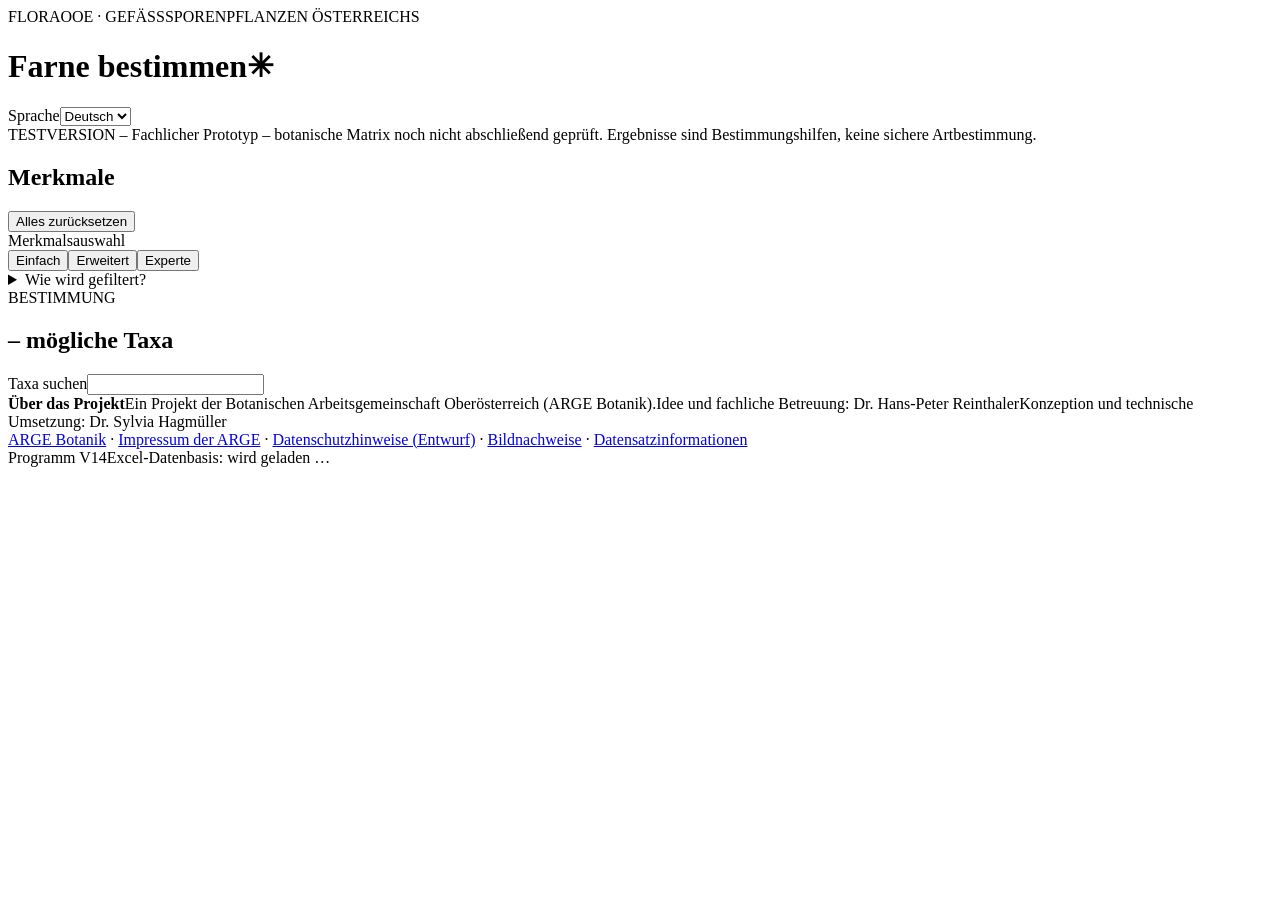
==== index.html @ bd594558 "Add files via upload" ====
<!doctype html>
<html lang="de"><head><meta charset="utf-8"><meta name="viewport" content="width=device-width,initial-scale=1"><title>FloraOOE – Farnschlüssel</title><link rel="stylesheet" href="css/main.css"></head>
<body>
<header><div class="mast"><div><div class="eyebrow" data-i18n="eyebrow">FLORAOOE · GEFÄSSSPORENPFLANZEN ÖSTERREICHS</div><h1><span data-i18n="headline">Farne bestimmen</span><span class="leaf">✳</span></h1></div><div class="header-actions"><label for="language" data-i18n="language">Sprache</label><select id="language"><option value="de">Deutsch</option><option value="en">English</option></select></div></div></header>
<div class="notice" data-i18n="notice">TESTVERSION – Fachlicher Prototyp – botanische Matrix noch nicht abschließend geprüft. Ergebnisse sind Bestimmungshilfen, keine sichere Artbestimmung.</div>
<main><aside class="filters"><div class="panel-title"><h2 data-i18n="characters">Merkmale</h2><div class="filter-toolbar"><span id="filter-count" class="quiet"></span><button id="reset" class="reset-inline" data-i18n="reset">Alles zurücksetzen</button></div></div><div id="suggestion" class="suggestion suggestion-sidebar"></div><div class="character-browser"><div class="character-browser-title" data-i18n="characterPicker">Merkmalsauswahl</div><div id="trait-level" class="trait-tabs" role="group" aria-label="Merkmalsumfang"><button type="button" data-level="simple" class="is-active" aria-pressed="true" data-i18n="levelSimple">Einfach</button><button type="button" data-level="extended" aria-pressed="false" data-i18n="levelExtended">Erweitert</button><button type="button" data-level="expert" aria-pressed="false" data-i18n="levelExpert">Experte</button></div><div id="character-catalog"></div></div><details class="helper"><summary data-i18n="howFiltering">Wie wird gefiltert?</summary><p data-i18n="filterHelp">Verschiedene Merkmale werden mit UND kombiniert, mehrere Zustände innerhalb eines Merkmals mit ODER. Unbekannte Taxonwerte bleiben als mögliche Treffer erhalten.</p></details></aside>
<section class="results"><div class="results-top"><div><div class="eyebrow" data-i18n="identification">BESTIMMUNG</div><h2><span id="count">–</span> <span data-i18n="possibleTaxa">mögliche Taxa</span></h2><p class="muted" id="summary"></p></div><div class="sort"><label for="search" data-i18n="searchLabel">Taxa suchen</label><input id="search" autocomplete="off"></div></div><div id="list" class="taxon-list"></div></section></main>
<dialog id="info-dialog" class="info-dialog"><div class="modal-heading"><h2 id="info-title"></h2><button id="info-close" class="outline" data-i18n="close">Schließen</button></div><p id="info-description"></p><div id="info-illustration"></div></dialog>
<dialog id="details"><div class="modal-heading"><h2 id="detail-name"></h2><button id="close" class="outline" data-i18n="close">Schließen</button></div><div id="detail-body"></div></dialog>
<footer class="project-footer">
  <div class="project-credits"><strong data-i18n="projectTitle">Über das Projekt</strong><span data-i18n="projectOrg">Ein Projekt der Botanischen Arbeitsgemeinschaft Oberösterreich (ARGE Botanik).</span><span data-i18n="projectIdea">Idee und fachliche Betreuung: Dr. Hans-Peter Reinthaler</span><span data-i18n="projectTech">Konzeption und technische Umsetzung: Dr. Sylvia Hagmüller</span></div>
  <div class="project-links"><a href="https://www.argebotanik-ooe.at/" target="_blank" rel="noopener noreferrer" data-i18n="projectWebsite">ARGE Botanik</a> · <a href="https://www.argebotanik-ooe.at/about/" target="_blank" rel="noopener noreferrer" data-i18n="imprint">Impressum der ARGE</a> · <a href="datenschutz.html" data-i18n="privacyDraft">Datenschutzhinweise (Entwurf)</a> · <a href="bildnachweise.html" data-i18n="credits">Bildnachweise</a> · <a href="data/metadata.json" data-i18n="metadata">Datensatzinformationen</a></div>
  <div class="version-info" id="version-info" aria-label="Versionsinformationen"><span id="program-version">Programm V14</span><span id="data-version">Excel-Datenbasis: wird geladen …</span></div>
</footer>
<script type="module" src="js/app.js"></script></body></html>
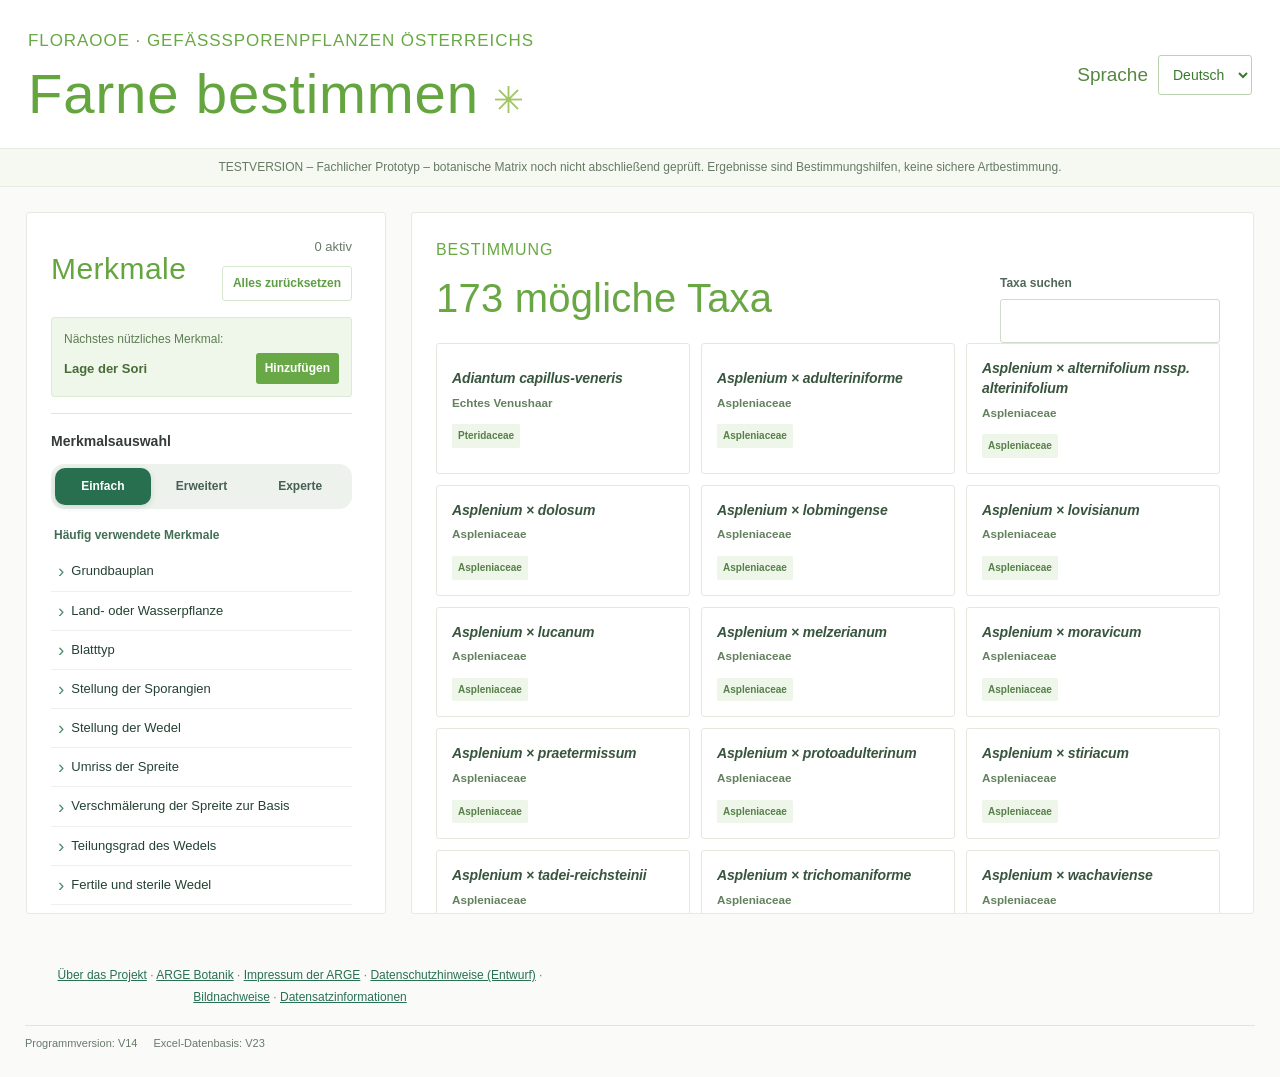
==== commit fe742409: "V15: Move project information to dedicated page" ====
--- a/index.html
+++ b/index.html
@@ -8,8 +8,8 @@
 <dialog id="info-dialog" class="info-dialog"><div class="modal-heading"><h2 id="info-title"></h2><button id="info-close" class="outline" data-i18n="close">Schließen</button></div><p id="info-description"></p><div id="info-illustration"></div></dialog>
 <dialog id="details"><div class="modal-heading"><h2 id="detail-name"></h2><button id="close" class="outline" data-i18n="close">Schließen</button></div><div id="detail-body"></div></dialog>
 <footer class="project-footer">
-  <div class="project-credits"><strong data-i18n="projectTitle">Über das Projekt</strong><span data-i18n="projectOrg">Ein Projekt der Botanischen Arbeitsgemeinschaft Oberösterreich (ARGE Botanik).</span><span data-i18n="projectIdea">Idee und fachliche Betreuung: Dr. Hans-Peter Reinthaler</span><span data-i18n="projectTech">Konzeption und technische Umsetzung: Dr. Sylvia Hagmüller</span></div>
-  <div class="project-links"><a href="https://www.argebotanik-ooe.at/" target="_blank" rel="noopener noreferrer" data-i18n="projectWebsite">ARGE Botanik</a> · <a href="https://www.argebotanik-ooe.at/about/" target="_blank" rel="noopener noreferrer" data-i18n="imprint">Impressum der ARGE</a> · <a href="datenschutz.html" data-i18n="privacyDraft">Datenschutzhinweise (Entwurf)</a> · <a href="bildnachweise.html" data-i18n="credits">Bildnachweise</a> · <a href="data/metadata.json" data-i18n="metadata">Datensatzinformationen</a></div>
-  <div class="version-info" id="version-info" aria-label="Versionsinformationen"><span id="program-version">Programm V14</span><span id="data-version">Excel-Datenbasis: wird geladen …</span></div>
+  
+  <div class="project-links"><a href="projekt.html" data-i18n="projectTitle">Über das Projekt</a> · <a href="https://www.argebotanik-ooe.at/" target="_blank" rel="noopener noreferrer" data-i18n="projectWebsite">ARGE Botanik</a> · <a href="https://www.argebotanik-ooe.at/about/" target="_blank" rel="noopener noreferrer" data-i18n="imprint">Impressum der ARGE</a> · <a href="datenschutz.html" data-i18n="privacyDraft">Datenschutzhinweise (Entwurf)</a> · <a href="bildnachweise.html" data-i18n="credits">Bildnachweise</a> · <a href="data/metadata.json" data-i18n="metadata">Datensatzinformationen</a></div>
+  <div class="version-info" id="version-info" aria-label="Versionsinformationen"><span id="program-version">Programm V15</span><span id="data-version">Excel-Datenbasis: wird geladen …</span></div>
 </footer>
 <script type="module" src="js/app.js"></script></body></html>
--- a/css/main.css
+++ b/css/main.css
@@ -0,0 +1,161 @@
+:root{font-family:Inter,ui-sans-serif,system-ui,-apple-system,Segoe UI,sans-serif;color:#18312a;background:#f5f7f1}*{box-sizing:border-box}body{margin:0}header{background:#163f33;color:#fff}.mast{max-width:1280px;padding:35px 28px;display:flex;justify-content:space-between;gap:22px;margin:auto;align-items:center}.eyebrow{letter-spacing:.14em;font-size:11px;font-weight:800;color:#88b8a0}.mast h1{font-family:Georgia,serif;font-size:clamp(30px,4vw,52px);margin:8px 0}.mast p{color:#d4e5db;margin:0}.leaf{color:#a9cf76;margin-left:14px}.header-actions{display:flex;gap:10px;align-items:center}.header-actions label{font-size:12px}button,select,input{font:inherit}button{cursor:pointer;border:0;background:#337c5d;color:white;border-radius:9px;padding:10px 13px;font-weight:650}.outline{background:transparent;color:inherit;border:1px solid #a4c5b5}header select{background:#fff}select,input{padding:10px;border-radius:8px;border:1px solid #c9d6ce;background:white;width:100%;min-width:0}.notice{background:#fff1d4;color:#67512f;text-align:center;padding:9px 12px;font-size:13px;border-bottom:1px solid #ead8ab}main{max-width:1280px;margin:0 auto;display:grid;grid-template-columns:minmax(290px,355px) 1fr;gap:24px;padding:26px}.filters,.results{background:#fff;border:1px solid #e1e9e0;border-radius:16px;padding:23px;align-self:start;box-shadow:0 6px 18px #1c473309}h2{font-size:21px;margin:0}.panel-title,.results-top,.modal-heading{display:flex;align-items:center;justify-content:space-between;gap:14px}.muted,.quiet{font-size:13px;color:#64766b;line-height:1.5}.filter{border:1px solid #dce8df;border-radius:12px;margin:15px 0;padding:13px;background:#fbfdfb}.filter-top{display:flex;align-items:start;gap:8px;justify-content:space-between}.filter h3{font-size:14px;margin:0 0 8px}.filter .remove{border:0;background:transparent;color:#946251;padding:0 4px}.filter .desc{font-size:12px;color:#667669;margin:3px 0 9px}.choices{display:grid;gap:5px}.choices label{display:flex;align-items:flex-start;gap:8px;font-size:13px;padding:6px;cursor:pointer;border-radius:6px}.choices label:hover{background:#eff5ef}.choices input{width:auto;margin-top:2px;accent-color:#27794f}.add-filter{border-top:1px solid #e0e9e1;margin-top:20px;padding-top:18px;display:grid;gap:9px}.add-filter label,.sort label{font-size:12px;font-weight:700;color:#51675a}.helper{font-size:12px;color:#536d5c;margin-top:17px}.results-top{align-items:end}.results-top h2{font-family:Georgia,serif;font-size:30px;margin-top:5px}.sort{min-width:220px;display:grid;gap:6px}.suggestion{background:#e9f4e7;border:1px solid #d1e7ce;padding:12px;border-radius:12px;font-size:13px;margin:20px 0}.suggestion button{margin-left:10px;padding:6px 9px;font-size:12px}.taxon-list{display:grid;grid-template-columns:repeat(auto-fit,minmax(230px,1fr));gap:12px}.taxon{border:1px solid #dce6dc;background:#fff;border-radius:12px;padding:15px;text-align:left;color:#243e31}.taxon:hover{border-color:#4b936e;background:#f8fcf8}.taxon strong{display:block;font-size:15px;font-style:italic;font-family:Georgia,serif;line-height:1.4}.taxon small{display:block;color:#687f70;margin-top:5px}.tags{display:flex;gap:5px;flex-wrap:wrap;margin-top:12px}.tag{font-size:10px;background:#e8f0ea;color:#476550;padding:4px 6px;border-radius:5px}.tag.uncertain{background:#fff2d5;color:#8b641c}dialog{max-width:min(670px,92vw);width:100%;border:1px solid #d4e3d8;border-radius:16px;padding:23px;box-shadow:0 30px 90px #142e2944}dialog::backdrop{background:#102c2877}.modal-heading .outline{color:#294b3c;border-color:#b6c9bc}#detail-body{margin-top:18px}.detail-grid{display:grid;grid-template-columns:1fr 1fr;gap:8px}.detail-grid div{background:#f4f8f3;border-radius:7px;padding:9px}.detail-grid small{display:block;color:#6e8276;margin-bottom:3px}footer{text-align:center;padding:25px;font-size:12px;color:#708174}footer a{color:#287152}@media(max-width:780px){main{grid-template-columns:1fr;padding:14px}.mast{padding:25px 18px;flex-direction:column;align-items:start}.results-top{flex-direction:column;align-items:stretch}.sort{min-width:0}.header-actions{flex-wrap:wrap}.detail-grid{grid-template-columns:1fr}}
+
+
+/* V4: separate, accessible scrolling panels for desktop and independently collapsible traits */
+@media(min-width:781px){
+ main{align-items:start;}
+ .filters,.results{height:min(78vh,850px);overflow-y:auto;overscroll-behavior:contain;scrollbar-gutter:stable;}
+ .filters::-webkit-scrollbar,.results::-webkit-scrollbar{width:9px}
+ .filters::-webkit-scrollbar-thumb,.results::-webkit-scrollbar-thumb{background:#c1d5c5;border-radius:20px;border:2px solid white}
+}
+.filter{padding:0;overflow:hidden}
+.filter-heading{display:flex;align-items:center;gap:10px;padding:14px 13px;cursor:pointer;list-style:none;font-weight:700;font-size:14px;line-height:1.35}
+.filter-heading::-webkit-details-marker{display:none}
+.filter-heading:hover,.filter-heading:focus-visible{background:#eff6ef}
+.filter-heading:focus-visible{outline:2px solid #337c5d;outline-offset:-2px}
+.filter-chevron{color:#3a7559;display:inline-block;transition:transform .15s ease;font-size:17px;line-height:1;flex-shrink:0}
+.filter[open] .filter-chevron{transform:rotate(90deg)}
+.filter-title{flex:1;min-width:0}
+.filter-selected{font-size:12px;min-width:20px;text-align:center;border-radius:12px;color:#fff;background:#367f5e;padding:2px 6px}
+.filter-selected:empty{display:none}
+.filter-body{padding:0 13px 13px}
+.filter .desc{margin:0 0 9px}
+@media(max-width:780px){.filters,.results{height:auto;max-height:none;overflow:visible}}
+
+/* V5: compact morphology help and optional photography */
+.state-line{display:flex;align-items:center;gap:6px;border-radius:7px}
+.state-line:hover{background:#eff5ef}
+.state-line label{flex:1;min-width:0;margin:0}
+.state-info{background:transparent;color:#367f5e;border:1px solid #d3e3d8;border-radius:50%;width:28px;height:28px;min-width:28px;line-height:1;padding:0;text-align:center;font-size:19px;font-weight:600}
+.state-info:hover,.state-info:focus-visible{background:#e0f1e4;outline:2px solid transparent}
+.info-dialog{max-width:min(520px,92vw)}
+#info-description{color:#324f40;line-height:1.55}
+#info-illustration{text-align:center}
+.trait-drawing{display:block;width:min(100%,400px);height:auto;max-height:300px;object-fit:contain;margin:12px auto 2px;background:#f9fcf8;border-radius:12px;border:1px solid #dce9dd}
+.photo-example{margin:0 0 18px;padding:8px;background:#f4f8f3;border-radius:12px}
+.photo-example img{display:block;max-width:100%;height:260px;width:100%;object-fit:contain;border-radius:8px;background:white}
+.photo-example figcaption{margin-top:8px;font-size:11px;line-height:1.6;color:#526c59}
+.photo-example a{color:#23694b}
+[hidden]{display:none!important}
+
+
+/* V7: typographic refresh inspired by ARGE Botanik OOE's modern, restrained website */
+:root{font-family:Arial,Helvetica,system-ui,sans-serif;color:#2d3431;background:#f6f7f6}
+body{font-size:15px;line-height:1.5}
+.mast h1,.results-top h2,.taxon strong{font-family:Arial,Helvetica,system-ui,sans-serif}
+.mast h1{font-weight:650;letter-spacing:-.035em;font-size:clamp(31px,3.5vw,47px)}
+.results-top h2{font-weight:650;letter-spacing:-.02em;font-size:28px}
+.taxon strong{font-weight:650;font-style:italic;letter-spacing:-.01em}
+header{background:#294d42}
+.eyebrow{letter-spacing:.1em}
+.filters,.results{border-radius:8px;box-shadow:0 2px 12px #263b3008}
+.filter{border-radius:7px;background:#fff}
+button,select,input{border-radius:5px}
+.filter-toolbar{display:flex;align-items:center;gap:10px;flex-wrap:wrap;justify-content:flex-end}
+.reset-inline{background:transparent;border:1px solid #d5e0d7;color:#36664e;padding:7px 10px;font-size:12px;font-weight:600;white-space:nowrap}
+.reset-inline:hover,.reset-inline:focus-visible{background:#eaf2eb;border-color:#80a88c}
+.taxon{border-radius:7px;transition:border-color .15s,background .15s,opacity .15s}
+/* Missing character values remain in the candidate set, but visually recede. */
+.taxon.taxon-uncertain{background:#f1f2f1;border-color:#d9ddda;color:#777f7a}
+.taxon.taxon-uncertain strong{color:#666f69}
+.taxon.taxon-uncertain small{color:#828a85}
+.taxon.taxon-uncertain .tag{background:#e5e8e6;color:#747d77}
+.taxon.taxon-uncertain:hover,.taxon.taxon-uncertain:focus-visible{background:#e9eeea;border-color:#a4b9a9;color:#505d54}
+@media(max-width:520px){.panel-title{align-items:flex-start;flex-wrap:wrap}.filter-toolbar{width:100%;justify-content:space-between}}
+
+
+/* V8: lighter editorial appearance inspired by ARGE Botanik OOE. */
+:root{font-family:Arial,Helvetica,system-ui,sans-serif;color:#353b37;background:#fafbf9}
+body{font-family:Arial,Helvetica,system-ui,sans-serif;font-size:14px;line-height:1.58}
+header{background:#fff;color:#4c9f37;border-bottom:1px solid #e6ebe5}
+.mast{padding:28px 28px 25px;align-items:center}
+.eyebrow{color:#69a845;font-family:'Arial Narrow',Arial,Helvetica,sans-serif;font-size:17px;font-weight:500;letter-spacing:.055em;text-transform:uppercase}
+.mast h1{color:#65a540;font-family:'Arial Narrow',Arial,Helvetica,sans-serif;font-size:clamp(39px,4.4vw,58px);font-weight:500;letter-spacing:.015em;line-height:1.05;margin:9px 0 0}
+.mast .leaf{font-family:Arial,sans-serif;font-size:.65em;color:#a0c564}
+.header-actions label{color:#568744;font-family:'Arial Narrow',Arial,Helvetica,sans-serif;font-size:19px;font-weight:500}
+header select{border:1px solid #b9d3b1;color:#397b2e}
+.notice{background:#f5f9f2;color:#687965;border-color:#e2ecdf;font-size:12px}
+main{max-width:1400px;grid-template-columns:minmax(310px,360px) minmax(0,1fr);gap:25px;padding-top:25px}
+.filters,.results{border:1px solid #e5ebe3;box-shadow:none;background:#fff;border-radius:3px;padding:24px}
+h2,.results-top h2{font-family:'Arial Narrow',Arial,Helvetica,sans-serif;font-weight:500;letter-spacing:.015em}
+h2{font-size:30px;color:#65a540}
+.results-top h2{font-size:40px;color:#69a745;letter-spacing:.005em}
+.results-top .eyebrow{font-size:16px}
+.filter{border-color:#e7ece6;border-radius:3px;background:#fff;margin:12px 0;padding:13px}
+.filter h3{font-family:Arial,Helvetica,sans-serif;font-size:14px;font-weight:700;color:#365b38}
+.filter .desc{font-size:12px;color:#777e74}
+.muted,.quiet{color:#69796a}
+button{background:#69a846;font-weight:600;border-radius:3px}
+button:hover{background:#568d38}
+.reset-inline{color:#5e9e42;border-color:#d6e7d0;border-radius:3px}
+.reset-inline:hover{background:#edf6e9}
+select,input{border-color:#cfdcc9;border-radius:3px}
+.choices label:hover{background:#f1f7ee}
+.choices input{accent-color:#68a844}
+.suggestion{background:#eff6ea;border-color:#dcebd3;border-radius:3px;color:#476c37}
+.taxon-list{gap:11px}
+.taxon{border:1px solid #e3e9df;border-radius:3px;background:#fff;padding:15px;box-shadow:none}
+.taxon:hover{border-color:#8fbc7b;background:#f9fcf7}
+.taxon-heading{display:flex;align-items:flex-start;justify-content:space-between;gap:6px}
+.taxon strong{font-family:Arial,Helvetica,sans-serif;font-size:14px;font-style:italic;font-weight:600;color:#38553e}
+.taxon small{color:#63815e}
+.photo-hint{font-style:normal;font-size:15px;line-height:1.35;color:#6e9a59;flex:none;filter:grayscale(.4)}
+.tag{background:#eef5e9;color:#57804a;border-radius:2px}
+.taxon.taxon-uncertain{background:#f2f3f2;border-color:#dfe2df;color:#747d76}
+.taxon.taxon-uncertain strong{color:#727b74}
+.taxon.taxon-uncertain .photo-hint{opacity:.75}
+.filter-toolbar{gap:10px}
+.info-dialog,.photo-example,dialog{border-radius:4px}
+@media(max-width:780px){main{grid-template-columns:1fr;padding:14px}.mast{gap:15px;padding:22px 18px}}
+
+
+/* V10: reduce text, move suggestion into sidebar, uniform checkboxes, thumbnails on cards */
+#search::placeholder{color:transparent}
+.suggestion-sidebar{margin:16px 0 8px}
+.suggestion-sidebar .suggestion-label{font-size:12px;color:#5e7d53;margin-bottom:4px}
+.suggestion-sidebar .suggestion-main{display:flex;align-items:center;justify-content:space-between;gap:10px;flex-wrap:wrap}
+.suggestion-sidebar strong{font-weight:700}
+.choices input[type=checkbox]{appearance:none;-webkit-appearance:none;width:18px;height:18px;min-width:18px;flex:none;border:1.5px solid #8db07f;border-radius:3px;background:#fff;display:inline-grid;place-content:center;margin:2px 0 0 0;}
+.choices input[type=checkbox]::after{content:'';width:10px;height:10px;transform:scale(0);transition:transform .08s ease-in-out;box-shadow: inset 1em 1em #68a844;clip-path: polygon(14% 44%, 0 59%, 41% 100%, 100% 17%, 84% 2%, 39% 62%);} 
+.choices input[type=checkbox]:checked::after{transform:scale(1)}
+.choices input[type=checkbox]:focus-visible{outline:2px solid #7fae6a;outline-offset:2px}
+.taxon-image-wrap{margin:-15px -15px 12px -15px;border-bottom:1px solid #e7ece4;background:#f4f8f1}
+.taxon-thumb{display:block;width:100%;height:132px;object-fit:cover;background:#f7faf5}
+.taxon .photo-hint{margin-left:8px}
+@media(max-width:780px){.suggestion-sidebar .suggestion-main{align-items:flex-start}.taxon-thumb{height:120px}}
+
+/* Publication preparation: compact bilingual project attribution */
+.project-footer{display:flex;flex-wrap:wrap;gap:12px 28px;align-items:flex-start;justify-content:space-between}
+.project-credits{display:flex;flex-direction:column;gap:3px;max-width:640px}
+.project-credits strong{font-weight:700}
+.project-links{max-width:550px;line-height:1.8}
+
+/* V13: UI-only tiered, grouped character picker */
+.add-filter #trait-level{border-color:#b9d5aa;background:#f8fbf6}
+.add-filter #trait-select optgroup{font-weight:700;color:#446b3b}
+.add-filter #trait-select option{font-weight:400;color:#303b31}
+
+/* V14: visible character levels and inline, categorized character states */
+.character-browser{margin-top:16px;border-top:1px solid #dce8df;padding-top:16px}
+.character-browser-title{font-weight:750;font-size:14px;margin-bottom:12px}
+.trait-tabs{display:grid;grid-template-columns:repeat(3,minmax(0,1fr));gap:3px;background:#edf2ed;padding:4px;border-radius:13px;margin-bottom:17px}
+.trait-tabs button{background:transparent;color:#466054;font-size:12px;padding:9px 3px;border-radius:10px;min-width:0}
+.trait-tabs button.is-active{background:#286f50;color:#fff;box-shadow:0 2px 6px #15372425}
+.trait-tabs button:focus-visible{outline:2px solid #183f30;outline-offset:2px}
+.catalog-section{margin:0 0 19px}
+.catalog-section h3{font-size:12px;color:#426e55;margin:0 0 7px;padding:0 3px;font-weight:800}
+.catalog-trait{border-bottom:1px solid #edf1ed}
+.catalog-trait-heading{list-style:none;cursor:pointer;display:flex;align-items:center;gap:7px;padding:10px 7px;font-size:13px;line-height:1.4;color:#244133}
+.catalog-trait-heading::-webkit-details-marker{display:none}
+.catalog-trait-heading::before{content:'›';font-size:19px;line-height:12px;color:#4b8b69;display:block;transition:transform .15s}
+.catalog-trait[open]>.catalog-trait-heading::before{transform:rotate(90deg)}
+.catalog-trait-heading:hover,.catalog-trait-heading:focus-visible{background:#edf5ee;border-radius:7px}
+.catalog-trait-heading:focus-visible{outline:2px solid #337c5d;outline-offset:-2px}
+.catalog-trait-name{flex:1;min-width:0}
+.catalog-trait-body{padding:3px 4px 10px 14px}
+.catalog-trait-body .desc{font-size:11px;color:#68796d;margin:0 0 8px}
+.catalog-trait-body .choices label{font-size:12px}
+.catalog-trait .filter-selected{flex-shrink:0}
+
+/* Programm- und Excel-Datenversion dezent am Seitenende */
+.version-info{flex-basis:100%;display:flex;flex-wrap:wrap;gap:5px 16px;margin-top:5px;padding-top:9px;border-top:1px solid #dce8df;color:#69796a;font-size:11px;line-height:1.5}
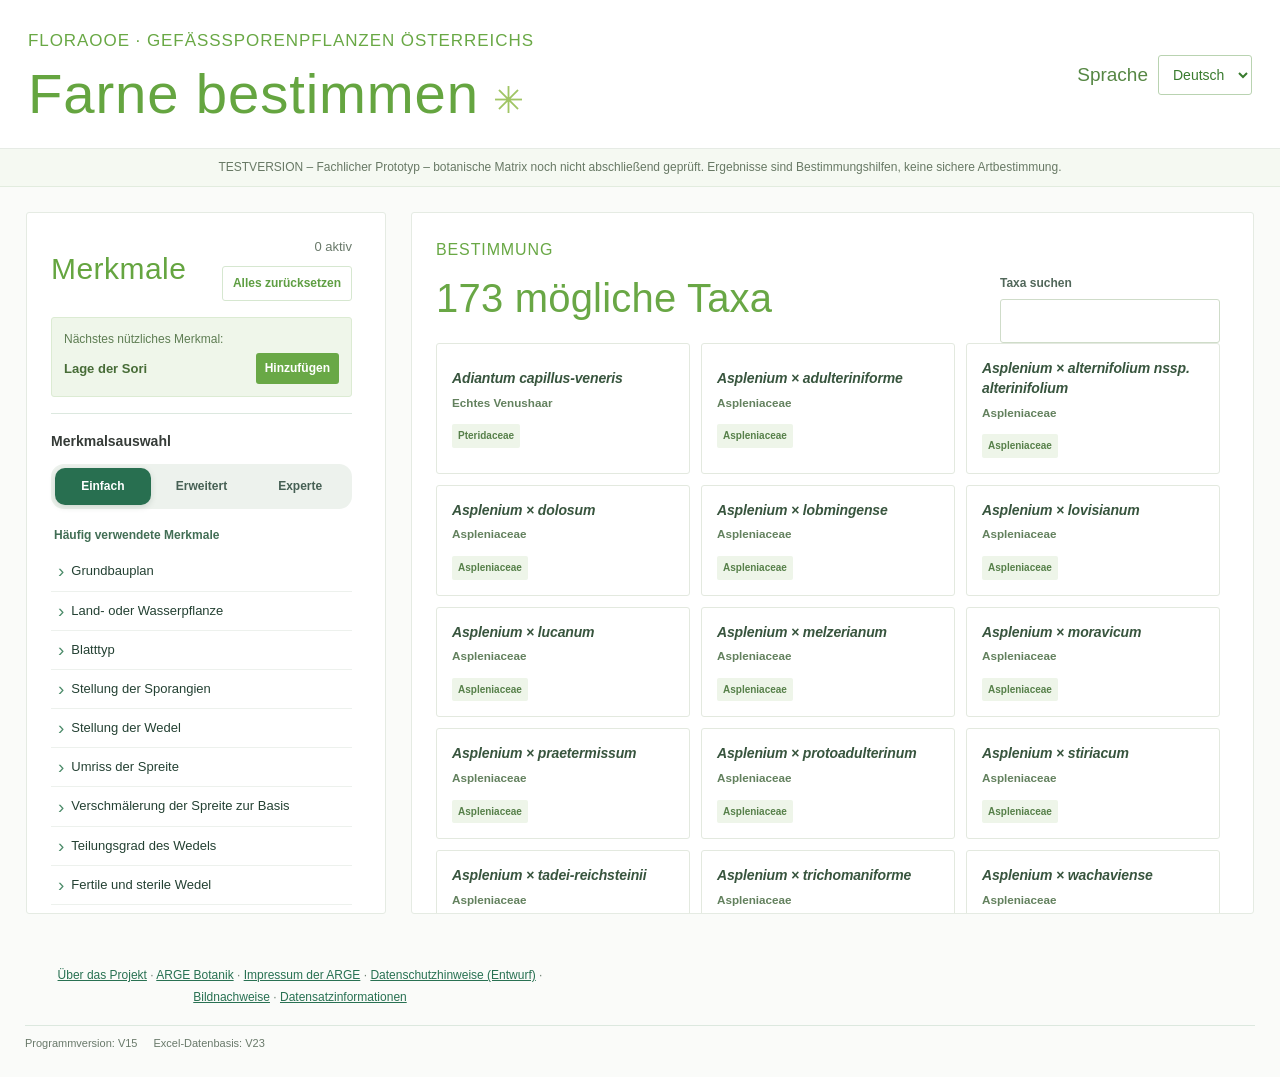
==== commit de64fc93: "Add files via upload" ====
--- a/index.html
+++ b/index.html
@@ -10,6 +10,6 @@
 <footer class="project-footer">
   
   <div class="project-links"><a href="projekt.html" data-i18n="projectTitle">Über das Projekt</a> · <a href="https://www.argebotanik-ooe.at/" target="_blank" rel="noopener noreferrer" data-i18n="projectWebsite">ARGE Botanik</a> · <a href="https://www.argebotanik-ooe.at/about/" target="_blank" rel="noopener noreferrer" data-i18n="imprint">Impressum der ARGE</a> · <a href="datenschutz.html" data-i18n="privacyDraft">Datenschutzhinweise (Entwurf)</a> · <a href="bildnachweise.html" data-i18n="credits">Bildnachweise</a> · <a href="data/metadata.json" data-i18n="metadata">Datensatzinformationen</a></div>
-  <div class="version-info" id="version-info" aria-label="Versionsinformationen"><span id="program-version">Programm V15</span><span id="data-version">Excel-Datenbasis: wird geladen …</span></div>
+  <div class="version-info" id="version-info" aria-label="Versionsinformationen"><span id="program-version">Programm V17</span><span id="data-version">Excel-Datenbasis: wird geladen …</span></div>
 </footer>
 <script type="module" src="js/app.js"></script></body></html>
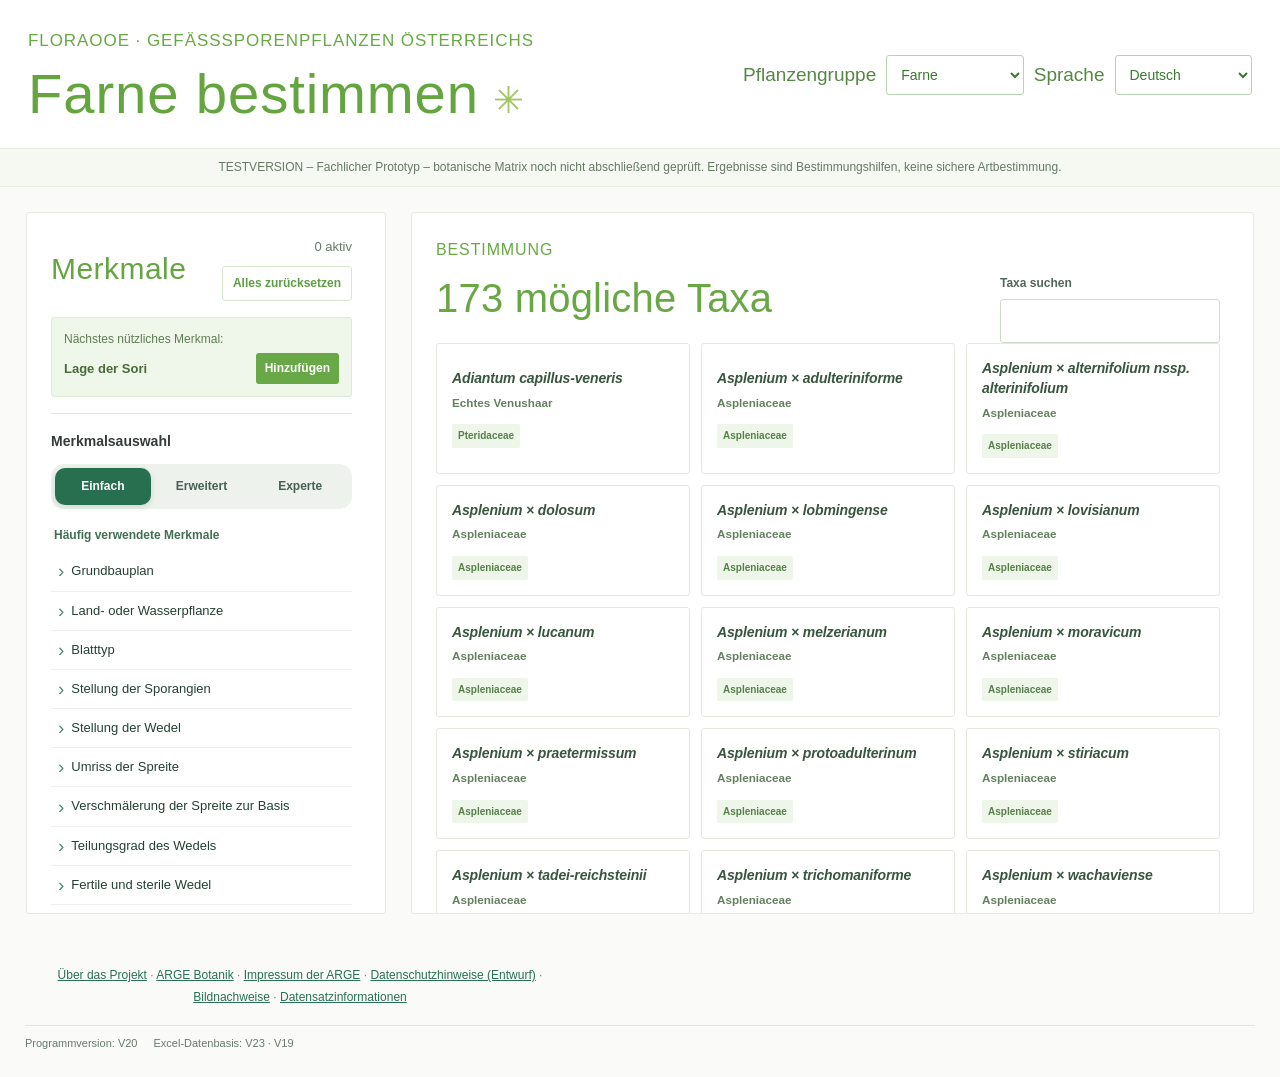
==== commit 1f5a8777: "V20: add group selection" ====
--- a/index.html
+++ b/index.html
@@ -1,7 +1,7 @@
 <!doctype html>
 <html lang="de"><head><meta charset="utf-8"><meta name="viewport" content="width=device-width,initial-scale=1"><title>FloraOOE – Farnschlüssel</title><link rel="stylesheet" href="css/main.css"></head>
 <body>
-<header><div class="mast"><div><div class="eyebrow" data-i18n="eyebrow">FLORAOOE · GEFÄSSSPORENPFLANZEN ÖSTERREICHS</div><h1><span data-i18n="headline">Farne bestimmen</span><span class="leaf">✳</span></h1></div><div class="header-actions"><label for="language" data-i18n="language">Sprache</label><select id="language"><option value="de">Deutsch</option><option value="en">English</option></select></div></div></header>
+<header><div class="mast"><div><div class="eyebrow" data-i18n="eyebrow">FLORAOOE · GEFÄSSSPORENPFLANZEN ÖSTERREICHS</div><h1><span data-i18n="headline">Farne bestimmen</span><span class="leaf">✳</span></h1></div><div class="header-actions"><label for="plant-group">Pflanzengruppe</label><select id="plant-group" aria-label="Pflanzengruppe"><option value="farne">Farne</option><option value="viola">Viola (in Vorbereitung)</option></select><label for="language" data-i18n="language">Sprache</label><select id="language"><option value="de">Deutsch</option><option value="en">English</option></select></div></div></header>
 <div class="notice" data-i18n="notice">TESTVERSION – Fachlicher Prototyp – botanische Matrix noch nicht abschließend geprüft. Ergebnisse sind Bestimmungshilfen, keine sichere Artbestimmung.</div>
 <main><aside class="filters"><div class="panel-title"><h2 data-i18n="characters">Merkmale</h2><div class="filter-toolbar"><span id="filter-count" class="quiet"></span><button id="reset" class="reset-inline" data-i18n="reset">Alles zurücksetzen</button></div></div><div id="suggestion" class="suggestion suggestion-sidebar"></div><div class="character-browser"><div class="character-browser-title" data-i18n="characterPicker">Merkmalsauswahl</div><div id="trait-level" class="trait-tabs" role="group" aria-label="Merkmalsumfang"><button type="button" data-level="simple" class="is-active" aria-pressed="true" data-i18n="levelSimple">Einfach</button><button type="button" data-level="extended" aria-pressed="false" data-i18n="levelExtended">Erweitert</button><button type="button" data-level="expert" aria-pressed="false" data-i18n="levelExpert">Experte</button></div><div id="character-catalog"></div></div><details class="helper"><summary data-i18n="howFiltering">Wie wird gefiltert?</summary><p data-i18n="filterHelp">Verschiedene Merkmale werden mit UND kombiniert, mehrere Zustände innerhalb eines Merkmals mit ODER. Unbekannte Taxonwerte bleiben als mögliche Treffer erhalten.</p></details></aside>
 <section class="results"><div class="results-top"><div><div class="eyebrow" data-i18n="identification">BESTIMMUNG</div><h2><span id="count">–</span> <span data-i18n="possibleTaxa">mögliche Taxa</span></h2><p class="muted" id="summary"></p></div><div class="sort"><label for="search" data-i18n="searchLabel">Taxa suchen</label><input id="search" autocomplete="off"></div></div><div id="list" class="taxon-list"></div></section></main>
@@ -10,6 +10,6 @@
 <footer class="project-footer">
   
   <div class="project-links"><a href="projekt.html" data-i18n="projectTitle">Über das Projekt</a> · <a href="https://www.argebotanik-ooe.at/" target="_blank" rel="noopener noreferrer" data-i18n="projectWebsite">ARGE Botanik</a> · <a href="https://www.argebotanik-ooe.at/about/" target="_blank" rel="noopener noreferrer" data-i18n="imprint">Impressum der ARGE</a> · <a href="datenschutz.html" data-i18n="privacyDraft">Datenschutzhinweise (Entwurf)</a> · <a href="bildnachweise.html" data-i18n="credits">Bildnachweise</a> · <a href="data/metadata.json" data-i18n="metadata">Datensatzinformationen</a></div>
-  <div class="version-info" id="version-info" aria-label="Versionsinformationen"><span id="program-version">Programm V17</span><span id="data-version">Excel-Datenbasis: wird geladen …</span></div>
+  <div class="version-info" id="version-info" aria-label="Versionsinformationen"><span id="program-version">Programm V20</span><span id="data-version">Excel-Datenbasis: wird geladen …</span></div>
 </footer>
 <script type="module" src="js/app.js"></script></body></html>
--- a/css/main.css
+++ b/css/main.css
@@ -159,3 +159,17 @@
 
 /* Programm- und Excel-Datenversion dezent am Seitenende */
 .version-info{flex-basis:100%;display:flex;flex-wrap:wrap;gap:5px 16px;margin-top:5px;padding-top:9px;border-top:1px solid #dce8df;color:#69796a;font-size:11px;line-height:1.5}
+
+/* V17 – taxon texts and per-taxon diagnostic state markings */
+.taxon-detail-section{margin:18px 0;padding:0 0 10px;border-bottom:1px solid #e5eee4}
+.taxon-detail-section h3{font-size:16px;font-weight:700;color:#345c3b;margin:0 0 7px}
+.taxon-detail-section p{font-size:14px;line-height:1.65;margin:0}
+.taxon-diagnostic{padding:13px 16px;border:1px solid #d5e6cf;background:#f7fbf5;border-radius:5px}
+.taxon-diagnostic ul{margin:6px 0 0;padding-left:20px;line-height:1.8}
+.taxon-diagnostic li span{color:#516d54}
+.diagnostic-value{color:#285d3b;font-weight:750}
+
+/* V19 genus details */
+.genus-detail{margin:14px 0;padding:12px 14px;background:#f4f8f2;border:1px solid #d4e5d6;border-radius:10px}
+.genus-detail summary{cursor:pointer;font-weight:650;color:#245b45}
+.genus-detail p{margin:10px 0 0;line-height:1.55}
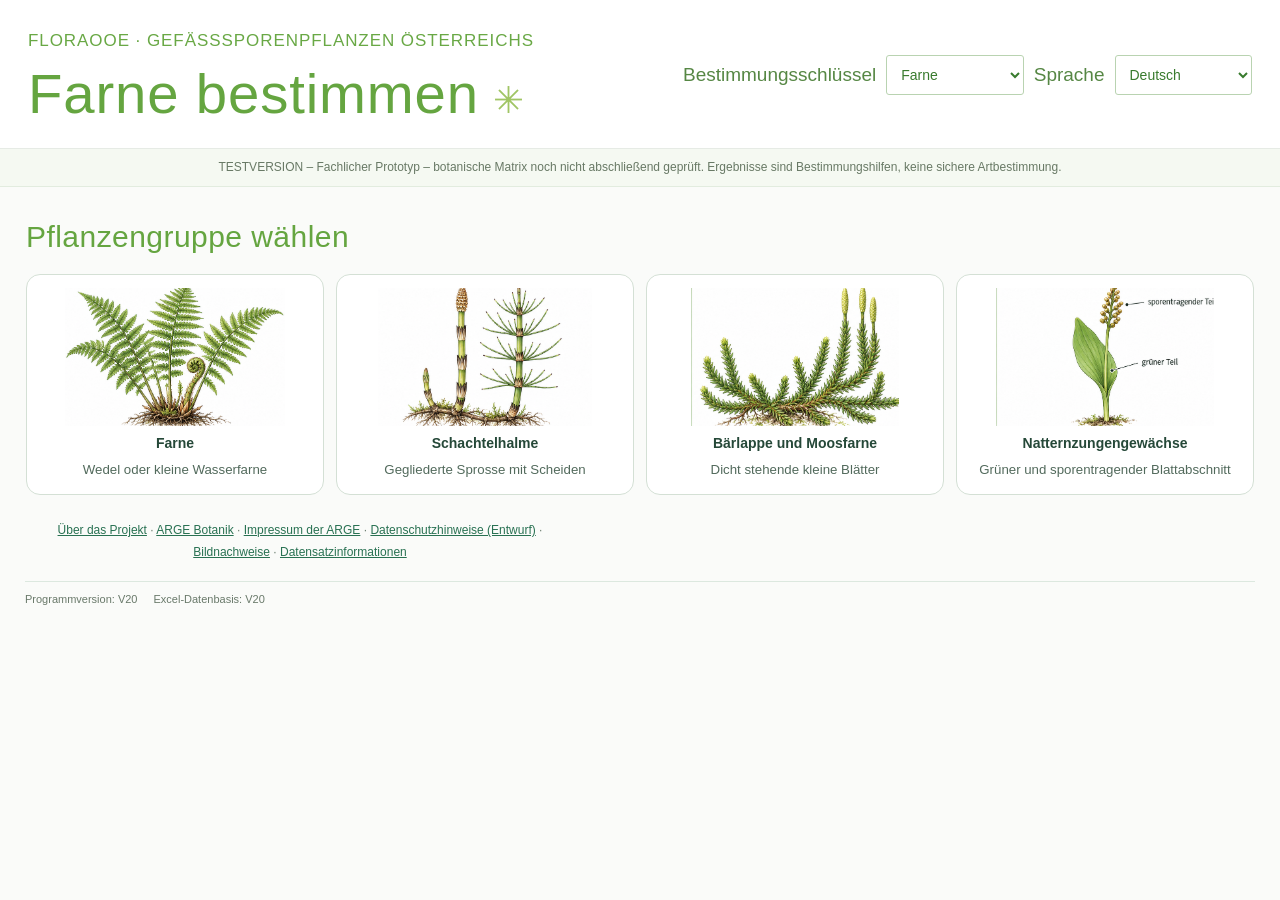
==== commit d75109b6: "V20: Farnschlüssel mit Gruppenauswahl und aktuellem Excel-Export" ====
--- a/index.html
+++ b/index.html
@@ -1,9 +1,13 @@
 <!doctype html>
-<html lang="de"><head><meta charset="utf-8"><meta name="viewport" content="width=device-width,initial-scale=1"><title>FloraOOE – Farnschlüssel</title><link rel="stylesheet" href="css/main.css"></head>
+<html lang="de"><head><meta charset="utf-8"><meta name="viewport" content="width=device-width,initial-scale=1"><title>FloraOOE – Farnschlüssel</title><link rel="stylesheet" href="css/main.css?v=20.2"></head>
 <body>
-<header><div class="mast"><div><div class="eyebrow" data-i18n="eyebrow">FLORAOOE · GEFÄSSSPORENPFLANZEN ÖSTERREICHS</div><h1><span data-i18n="headline">Farne bestimmen</span><span class="leaf">✳</span></h1></div><div class="header-actions"><label for="plant-group">Pflanzengruppe</label><select id="plant-group" aria-label="Pflanzengruppe"><option value="farne">Farne</option><option value="viola">Viola (in Vorbereitung)</option></select><label for="language" data-i18n="language">Sprache</label><select id="language"><option value="de">Deutsch</option><option value="en">English</option></select></div></div></header>
+<header><div class="mast"><div><div class="eyebrow" data-i18n="eyebrow">FLORAOOE · GEFÄSSSPORENPFLANZEN ÖSTERREICHS</div><h1><span data-i18n="headline">Farne bestimmen</span><span class="leaf">✳</span></h1></div><div class="header-actions"><label for="plant-group" data-i18n="keySelection">Bestimmungsschlüssel</label><select id="plant-group" ><option value="farne">Farne</option><option value="viola">Viola (in Vorbereitung)</option></select><label for="language" data-i18n="language">Sprache</label><select id="language"><option value="de">Deutsch</option><option value="en">English</option></select></div></div></header>
 <div class="notice" data-i18n="notice">TESTVERSION – Fachlicher Prototyp – botanische Matrix noch nicht abschließend geprüft. Ergebnisse sind Bestimmungshilfen, keine sichere Artbestimmung.</div>
-<main><aside class="filters"><div class="panel-title"><h2 data-i18n="characters">Merkmale</h2><div class="filter-toolbar"><span id="filter-count" class="quiet"></span><button id="reset" class="reset-inline" data-i18n="reset">Alles zurücksetzen</button></div></div><div id="suggestion" class="suggestion suggestion-sidebar"></div><div class="character-browser"><div class="character-browser-title" data-i18n="characterPicker">Merkmalsauswahl</div><div id="trait-level" class="trait-tabs" role="group" aria-label="Merkmalsumfang"><button type="button" data-level="simple" class="is-active" aria-pressed="true" data-i18n="levelSimple">Einfach</button><button type="button" data-level="extended" aria-pressed="false" data-i18n="levelExtended">Erweitert</button><button type="button" data-level="expert" aria-pressed="false" data-i18n="levelExpert">Experte</button></div><div id="character-catalog"></div></div><details class="helper"><summary data-i18n="howFiltering">Wie wird gefiltert?</summary><p data-i18n="filterHelp">Verschiedene Merkmale werden mit UND kombiniert, mehrere Zustände innerhalb eines Merkmals mit ODER. Unbekannte Taxonwerte bleiben als mögliche Treffer erhalten.</p></details></aside>
+<section class="group-picker" id="identification-groups" aria-labelledby="identification-group-title">
+  <h2 id="identification-group-title">Pflanzengruppe wählen</h2>
+  <div class="group-cards" id="identification-group-cards" role="group" aria-labelledby="identification-group-title"></div>
+</section>
+<main id="identification" hidden><aside class="filters"><div class="panel-title"><h2 data-i18n="characters">Merkmale</h2><div class="filter-toolbar"><span id="filter-count" class="quiet"></span><button id="reset" class="reset-inline" data-i18n="reset">Alles zurücksetzen</button></div></div><div id="suggestion" class="suggestion suggestion-sidebar"></div><div class="character-browser"><div class="character-browser-title" data-i18n="characterPicker">Merkmalsauswahl</div><div id="trait-level" class="trait-tabs" role="group" aria-label="Merkmalsumfang"><button type="button" data-level="simple" class="is-active" aria-pressed="true" data-i18n="levelSimple">Einfach</button><button type="button" data-level="extended" aria-pressed="false" data-i18n="levelExtended">Erweitert</button><button type="button" data-level="expert" aria-pressed="false" data-i18n="levelExpert">Experte</button></div><div id="character-catalog"></div></div><details class="helper"><summary data-i18n="howFiltering">Wie wird gefiltert?</summary><p data-i18n="filterHelp">Verschiedene Merkmale werden mit UND kombiniert, mehrere Zustände innerhalb eines Merkmals mit ODER. Unbekannte Taxonwerte bleiben als mögliche Treffer erhalten.</p></details></aside>
 <section class="results"><div class="results-top"><div><div class="eyebrow" data-i18n="identification">BESTIMMUNG</div><h2><span id="count">–</span> <span data-i18n="possibleTaxa">mögliche Taxa</span></h2><p class="muted" id="summary"></p></div><div class="sort"><label for="search" data-i18n="searchLabel">Taxa suchen</label><input id="search" autocomplete="off"></div></div><div id="list" class="taxon-list"></div></section></main>
 <dialog id="info-dialog" class="info-dialog"><div class="modal-heading"><h2 id="info-title"></h2><button id="info-close" class="outline" data-i18n="close">Schließen</button></div><p id="info-description"></p><div id="info-illustration"></div></dialog>
 <dialog id="details"><div class="modal-heading"><h2 id="detail-name"></h2><button id="close" class="outline" data-i18n="close">Schließen</button></div><div id="detail-body"></div></dialog>
@@ -12,4 +16,4 @@
   <div class="project-links"><a href="projekt.html" data-i18n="projectTitle">Über das Projekt</a> · <a href="https://www.argebotanik-ooe.at/" target="_blank" rel="noopener noreferrer" data-i18n="projectWebsite">ARGE Botanik</a> · <a href="https://www.argebotanik-ooe.at/about/" target="_blank" rel="noopener noreferrer" data-i18n="imprint">Impressum der ARGE</a> · <a href="datenschutz.html" data-i18n="privacyDraft">Datenschutzhinweise (Entwurf)</a> · <a href="bildnachweise.html" data-i18n="credits">Bildnachweise</a> · <a href="data/metadata.json" data-i18n="metadata">Datensatzinformationen</a></div>
   <div class="version-info" id="version-info" aria-label="Versionsinformationen"><span id="program-version">Programm V20</span><span id="data-version">Excel-Datenbasis: wird geladen …</span></div>
 </footer>
-<script type="module" src="js/app.js"></script></body></html>+<script type="module" src="js/app.js?v=20.5"></script></body></html>
--- a/css/main.css
+++ b/css/main.css
@@ -124,6 +124,57 @@
 .taxon .photo-hint{margin-left:8px}
 @media(max-width:780px){.suggestion-sidebar .suggestion-main{align-items:flex-start}.taxon-thumb{height:120px}}
 
+.group-picker {
+ margin: 0 auto;
+ max-width: 1400px;
+ padding: 26px 26px 0;
+}
+.group-picker h2 { margin-bottom: 14px; }
+.group-cards {
+ display: grid;
+ grid-template-columns: repeat(4, minmax(0, 1fr));
+ gap: 12px;
+}
+.group-card {
+ display: grid;
+ justify-items: center;
+ align-content: start;
+ gap: 6px;
+ min-width: 0;
+ padding: 13px 12px;
+ border: 1px solid #d4e0d5;
+ border-radius: 14px;
+ background: #fff;
+ color: #254838;
+ text-align: center;
+}
+.group-card img {
+ width: 100%;
+ height: 138px;
+ object-fit: contain;
+}
+.group-card span {
+ color: #526a5c;
+ font-size: 0.83rem;
+ font-weight: 400;
+}
+.group-card:hover, .group-card[aria-pressed="true"] {
+ border-color: #337c5d;
+ background: #e9f4e9;
+}
+.group-card:focus-visible {
+ outline: 3px solid #337c5d;
+ outline-offset: 3px;
+}
+.group-picker.has-selection .group-card { align-content: center; }
+.group-picker.has-selection .group-card img,
+.group-picker.has-selection .group-card span { display: none; }
+@media (max-width: 780px) {
+ .group-picker { padding: 18px 14px 0; }
+ .group-cards { grid-template-columns: repeat(2, minmax(0, 1fr)); }
+ .group-card img { height: 108px; }
+}
+
 /* Publication preparation: compact bilingual project attribution */
 .project-footer{display:flex;flex-wrap:wrap;gap:12px 28px;align-items:flex-start;justify-content:space-between}
 .project-credits{display:flex;flex-direction:column;gap:3px;max-width:640px}
